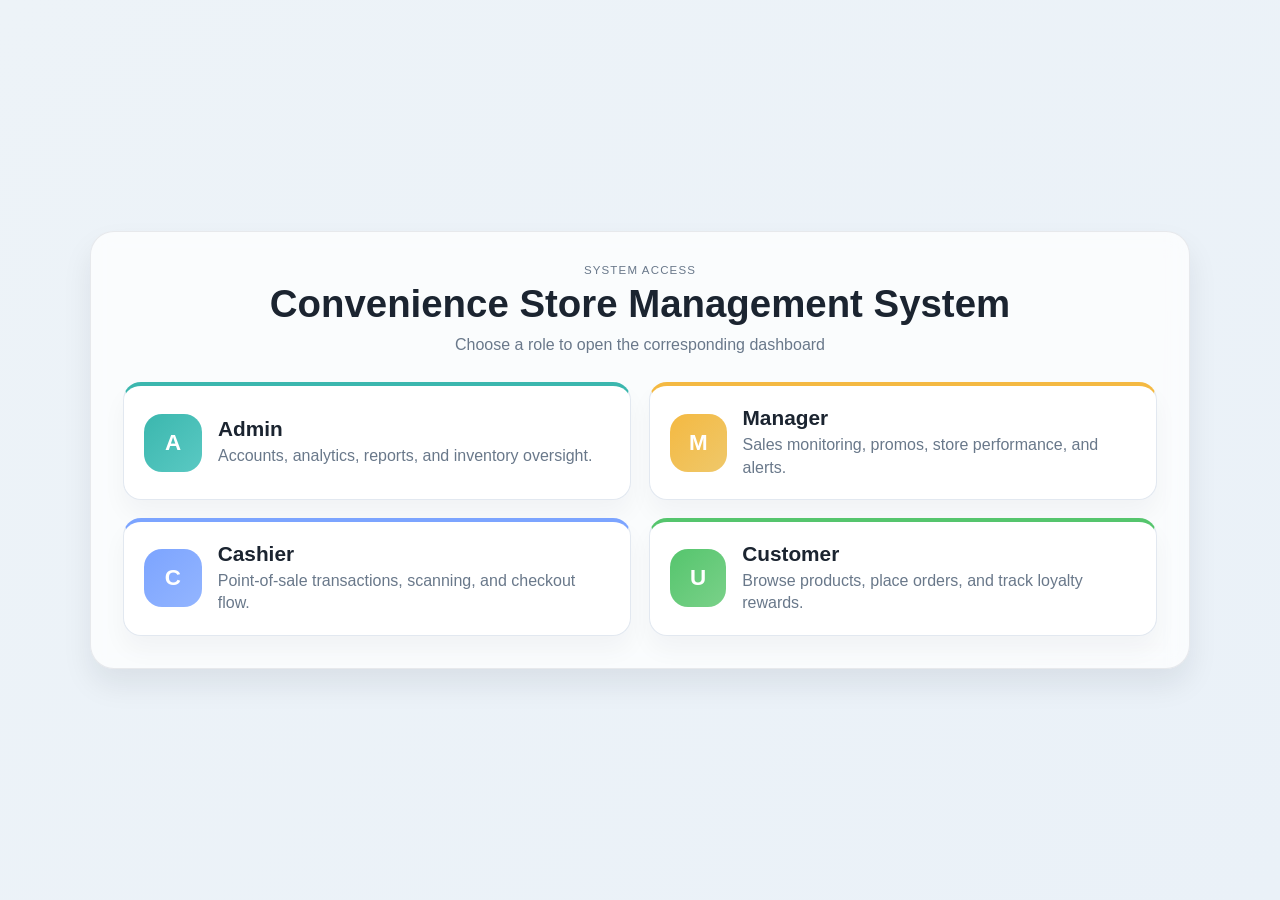
==== index.html @ aa59d451 "Build role-based convenience store system" ====
<!DOCTYPE html>
<html lang="en">
  <head>
    <meta charset="UTF-8" />
    <meta name="viewport" content="width=device-width, initial-scale=1.0" />
    <title>Convenience Store Management System</title>
    <link rel="stylesheet" href="styles.css" />
  </head>
  <body class="landing-body">
    <div class="landing-shell">
      <div class="landing-header">
        <p class="eyebrow">System Access</p>
        <h1>Convenience Store Management System</h1>
        <p class="subtext">Choose a role to open the corresponding dashboard</p>
      </div>

      <div class="role-grid">
        <a class="role-card admin" href="admin.html">
          <div class="role-icon">A</div>
          <div>
            <h2>Admin</h2>
            <p>Accounts, analytics, reports, and inventory oversight.</p>
          </div>
        </a>

        <a class="role-card manager" href="manager.html">
          <div class="role-icon">M</div>
          <div>
            <h2>Manager</h2>
            <p>Sales monitoring, promos, store performance, and alerts.</p>
          </div>
        </a>

        <a class="role-card cashier" href="cashier.html">
          <div class="role-icon">C</div>
          <div>
            <h2>Cashier</h2>
            <p>Point-of-sale transactions, scanning, and checkout flow.</p>
          </div>
        </a>

        <a class="role-card customer" href="customer.html">
          <div class="role-icon">U</div>
          <div>
            <h2>Customer</h2>
            <p>Browse products, place orders, and track loyalty rewards.</p>
          </div>
        </a>
      </div>
    </div>
  </body>
</html>
---- styles.css ----
:root {
  --bg: #f4f7fb;
  --surface: #ffffff;
  --surface-alt: #eef3f9;
  --sidebar: #18212f;
  --sidebar-soft: #222f42;
  --primary: #3bb7ae;
  --primary-dark: #2c8c86;
  --warning: #f4b942;
  --danger: #f56f6f;
  --success: #35b761;
  --text: #1b2430;
  --muted: #69788a;
  --line: #e2e8f0;
  --shadow: 0 16px 30px rgba(15, 23, 42, 0.08);
}

* { box-sizing: border-box; }

html, body {
  margin: 0;
  min-height: 100%;
  background: linear-gradient(135deg, #edf3f8 0%, #eaf1f8 100%);
  color: var(--text);
  font-family: Arial, Helvetica, sans-serif;
}

body {
  display: flex;
  justify-content: center;
  padding: 24px;
}

.landing-body {
  min-height: 100vh;
  display: grid;
  place-items: center;
}

button, input {
  font: inherit;
}

.landing-shell {
  width: min(1100px, 100%);
  background: rgba(255,255,255,0.72);
  border: 1px solid rgba(15,23,42,0.08);
  border-radius: 24px;
  padding: 32px;
  box-shadow: var(--shadow);
  backdrop-filter: blur(10px);
}

.landing-header {
  text-align: center;
  margin-bottom: 28px;
}

.landing-header h1 {
  margin: 0 0 10px;
  font-size: clamp(2rem, 3vw, 3rem);
}

.subtext {
  margin: 0;
  color: var(--muted);
  font-size: 1rem;
}

.role-grid {
  display: grid;
  grid-template-columns: repeat(2, minmax(0, 1fr));
  gap: 18px;
}

.role-card {
  display: flex;
  align-items: center;
  gap: 16px;
  padding: 20px;
  border-radius: 18px;
  text-decoration: none;
  color: var(--text);
  background: var(--surface);
  border: 1px solid var(--line);
  box-shadow: 0 14px 24px rgba(15,23,42,0.04);
  transition: transform 0.2s ease, box-shadow 0.2s ease;
}

.role-card:hover {
  transform: translateY(-3px);
  box-shadow: 0 18px 32px rgba(15,23,42,0.08);
}

.role-card.admin { border-top: 4px solid #3bb7ae; }
.role-card.manager { border-top: 4px solid #f4b942; }
.role-card.cashier { border-top: 4px solid #7ca4ff; }
.role-card.customer { border-top: 4px solid #55c56d; }

.role-icon {
  width: 58px;
  height: 58px;
  border-radius: 18px;
  display: grid;
  place-items: center;
  font-size: 1.4rem;
  font-weight: 700;
  color: #fff;
}

.role-card.admin .role-icon { background: linear-gradient(135deg, #3bb7ae, #5ac9c3); }
.role-card.manager .role-icon { background: linear-gradient(135deg, #f4b942, #efc86a); }
.role-card.cashier .role-icon { background: linear-gradient(135deg, #7ca4ff, #93b5ff); }
.role-card.customer .role-icon { background: linear-gradient(135deg, #55c56d, #7ad189); }

.role-card h2 {
  margin: 0 0 4px;
  font-size: 1.3rem;
}

.role-card p {
  margin: 0;
  color: var(--muted);
  line-height: 1.4;
}

.app-shell {
  width: 1280px;
  max-width: 100%;
  min-height: 900px;
  background: var(--bg);
  border: 1px solid rgba(15, 23, 42, 0.04);
  border-radius: 22px;
  overflow: hidden;
  box-shadow: var(--shadow);
  display: grid;
  grid-template-columns: 280px 1fr;
}

.sidebar {
  background: linear-gradient(180deg, var(--sidebar) 0%, var(--sidebar-soft) 100%);
  color: #edf3fd;
  padding: 24px 18px;
}

.brand-block {
  display: flex;
  align-items: center;
  gap: 12px;
  margin-bottom: 28px;
}

.brand-mark {
  width: 46px;
  height: 46px;
  border-radius: 14px;
  background: linear-gradient(135deg, var(--primary), #7dd8d0);
  display: grid;
  place-items: center;
  font-weight: 700;
  font-size: 1.35rem;
  color: white;
}

.brand-block h1 {
  font-size: 1.1rem;
  margin: 0;
}

.brand-block p {
  margin: 4px 0 0;
  color: rgba(255,255,255,0.7);
  font-size: 0.75rem;
}

.nav-panel {
  display: flex;
  flex-direction: column;
  gap: 12px;
}

.nav-item {
  display: flex;
  align-items: center;
  gap: 12px;
  width: 100%;
  padding: 12px 14px;
  border: 1px solid rgba(255,255,255,0.08);
  background: rgba(255,255,255,0.02);
  color: #edf3fd;
  border-radius: 12px;
  text-align: left;
  cursor: pointer;
  transition: 0.2s ease;
}

.nav-item.active {
  background: rgba(59, 183, 174, 0.16);
  border-color: rgba(127, 216, 208, 0.5);
}

.dot {
  display: inline-block;
  width: 10px;
  height: 10px;
  border-radius: 50%;
}

.dot.admin { background: #67d7cb; }
.dot.manager { background: #f7c96d; }
.dot.cashier { background: #7ca4ff; }
.dot.customer { background: #9dda8b; }

.help-box {
  margin-top: 24px;
  background: rgba(255,255,255,0.04);
  border: 1px solid rgba(255,255,255,0.08);
  border-radius: 16px;
  padding: 16px 14px;
}

.help-box h3 {
  margin: 0 0 8px;
  font-size: 1rem;
}

.help-box p {
  margin: 0 0 14px;
  color: rgba(255,255,255,0.72);
  font-size: 0.8rem;
  line-height: 1.5;
}

.help-box button {
  width: 100%;
  border: none;
  border-radius: 10px;
  background: linear-gradient(135deg, var(--primary), #63d5cb);
  color: white;
  padding: 10px 12px;
  cursor: pointer;
  font-weight: 700;
}

.main-panel {
  padding: 24px;
}

.topbar {
  display: flex;
  justify-content: space-between;
  align-items: center;
  gap: 16px;
  margin-bottom: 22px;
}

.eyebrow {
  margin: 0 0 6px;
  color: var(--muted);
  font-size: 0.72rem;
  text-transform: uppercase;
  letter-spacing: 0.1em;
}

.topbar h2 {
  margin: 0;
  font-size: clamp(1.5rem, 2vw, 2.2rem);
}

.topbar-actions {
  display: flex;
  align-items: center;
  gap: 12px;
}

.search-box {
  display: flex;
  align-items: center;
  gap: 8px;
  background: var(--surface);
  border: 1px solid var(--line);
  border-radius: 12px;
  padding: 10px 12px;
  min-width: 260px;
}

.search-box input {
  border: none;
  outline: none;
  background: transparent;
  width: 100%;
  color: var(--text);
}

.primary-btn {
  border: none;
  background: linear-gradient(135deg, var(--primary), var(--primary-dark));
  color: white;
  border-radius: 12px;
  padding: 10px 18px;
  font-weight: 700;
  cursor: pointer;
}

.stats-grid {
  display: grid;
  grid-template-columns: repeat(4, minmax(0, 1fr));
  gap: 16px;
  margin-bottom: 20px;
}

.stat-card {
  background: var(--surface);
  border: 1px solid var(--line);
  border-radius: 18px;
  padding: 18px 18px 16px;
  box-shadow: 0 8px 18px rgba(15,23,42,0.03);
}

.stat-label {
  color: var(--muted);
  font-size: 0.72rem;
  text-transform: uppercase;
  letter-spacing: 0.08em;
}

.stat-value {
  margin-top: 12px;
  font-size: clamp(1.5rem, 2vw, 2.1rem);
  font-weight: 700;
}

.stat-trend {
  display: inline-block;
  margin-top: 8px;
  font-size: 0.72rem;
  color: var(--success);
  font-weight: 700;
}

.content-grid {
  display: grid;
  grid-template-columns: 1.4fr 0.9fr;
  gap: 18px;
}

.panel {
  background: var(--surface);
  border: 1px solid var(--line);
  border-radius: 18px;
  padding: 18px;
  box-shadow: 0 10px 18px rgba(15,23,42,0.03);
}

.panel.large { min-height: 240px; }
.panel.full {
  grid-column: 1 / -1;
}

.panel-header {
  display: flex;
  justify-content: space-between;
  align-items: center;
  gap: 12px;
  margin-bottom: 14px;
}

.panel-header h3 {
  margin: 0;
  font-size: 1.05rem;
}

.pill {
  display: inline-flex;
  align-items: center;
  padding: 6px 10px;
  border-radius: 999px;
  font-size: 0.7rem;
  font-weight: 700;
}

.pill.success { background: rgba(53,183,97,0.12); color: var(--success); }
.pill.warning { background: rgba(244,185,66,0.12); color: #bd7b00; }
.pill.info { background: rgba(59,183,174,0.12); color: var(--primary-dark); }
.pill.neutral { background: #edf2f7; color: var(--muted); }

.chart-wrap {
  height: 200px;
  display: flex;
  align-items: end;
  padding-top: 10px;
}

.bars {
  width: 100%;
  height: 100%;
  display: flex;
  align-items: end;
  gap: 16px;
}

.bar-col {
  flex: 1;
  display: flex;
  flex-direction: column;
  justify-content: end;
  align-items: center;
  height: 100%;
  gap: 8px;
}

.bar {
  width: 100%;
  max-width: 42px;
  background: linear-gradient(180deg, #7ed8d2 0%, #3bb7ae 100%);
  border-radius: 12px 12px 0 0;
  min-height: 26px;
}

.bar-label {
  color: var(--muted);
  font-size: 0.72rem;
}

.alerts-list {
  margin: 0;
  padding: 0;
  list-style: none;
  display: flex;
  flex-direction: column;
  gap: 12px;
}

.alerts-list li {
  display: flex;
  justify-content: space-between;
  align-items: center;
  gap: 10px;
  padding: 12px 12px;
  border-radius: 12px;
  background: #f9fafb;
  border: 1px solid var(--line);
}

.alert-left {
  display: flex;
  gap: 10px;
  align-items: center;
}

.alert-icon {
  width: 10px;
  height: 10px;
  border-radius: 50%;
  display: inline-block;
}

.alert-icon.warning { background: var(--warning); }
.alert-icon.danger { background: var(--danger); }
.alert-icon.success { background: var(--success); }

.alerts-list strong {
  display: block;
  font-size: 0.82rem;
}

.alerts-list small {
  color: var(--muted);
}

.inventory-table {
  width: 100%;
  border-collapse: collapse;
}

.inventory-table th, .inventory-table td {
  padding: 12px 10px;
  border-bottom: 1px solid var(--line);
  text-align: left;
  font-size: 0.9rem;
}

.inventory-table th {
  color: var(--muted);
  font-size: 0.72rem;
  text-transform: uppercase;
  letter-spacing: 0.08em;
}

.status-tag {
  display: inline-flex;
  align-items: center;
  justify-content: center;
  min-width: 82px;
  padding: 6px 8px;
  border-radius: 999px;
  font-size: 0.72rem;
  font-weight: 700;
}

.status-tag.good { background: rgba(53,183,97,0.12); color: var(--success); }
.status-tag.warn { background: rgba(244,185,66,0.12); color: #bd7b00; }
.status-tag.low { background: rgba(245,111,111,0.14); color: #bb4d4d; }

.transactions {
  display: flex;
  flex-direction: column;
  gap: 10px;
}

.transaction-item {
  display: flex;
  align-items: center;
  justify-content: space-between;
  gap: 10px;
  background: #f8fafc;
  border: 1px solid var(--line);
  border-radius: 12px;
  padding: 12px;
}

.transaction-item strong {
  display: block;
  font-size: 0.85rem;
}

.transaction-item small {
  color: var(--muted);
}

.transaction-amount {
  font-weight: 700;
  color: var(--text);
}

.feature-grid {
  display: grid;
  grid-template-columns: repeat(5, minmax(0, 1fr));
  gap: 14px;
}

.customer-products {
  grid-template-columns: repeat(5, minmax(0, 1fr));
}

.feature-card {
  border: 1px solid var(--line);
  background: linear-gradient(180deg, #fbfcfe 0%, #f3f7fb 100%);
  border-radius: 14px;
  padding: 14px;
}

.feature-card .feature-icon {
  width: 40px;
  height: 40px;
  border-radius: 12px;
  background: linear-gradient(135deg, rgba(59,183,174,0.14), rgba(124,164,255,0.18));
  display: grid;
  place-items: center;
  margin-bottom: 12px;
  font-size: 1.1rem;
}

.feature-card h4 {
  margin: 0 0 8px;
  font-size: 0.95rem;
}

.feature-card p {
  margin: 0;
  color: var(--muted);
  font-size: 0.78rem;
  line-height: 1.5;
}

.pos-layout {
  grid-template-columns: 280px 1fr;
}

.pos-grid {
  display: grid;
  grid-template-columns: 1.15fr 0.85fr;
  gap: 18px;
}

.pos-panel {
  min-height: 460px;
}

.sale-items {
  display: flex;
  flex-direction: column;
  gap: 12px;
  margin-top: 8px;
  margin-bottom: 18px;
}

.sale-row,
.total-row {
  display: flex;
  justify-content: space-between;
  align-items: center;
  gap: 12px;
  padding: 10px 0;
  border-bottom: 1px solid var(--line);
}

.sale-row span:first-child {
  flex: 1;
  color: var(--text);
}

.sale-row span:nth-child(2),
.sale-row span:nth-child(3) {
  color: var(--muted);
}

.totals {
  margin-top: 10px;
}

.total-row.total {
  border-bottom: none;
  font-size: 1.1rem;
}

.payment-actions {
  display: flex;
  flex-direction: column;
  gap: 10px;
  margin-top: 20px;
}

.full {
  width: 100%;
}

.secondary-btn {
  border: 1px solid var(--line);
  background: #f8fafb;
  color: var(--text);
  border-radius: 12px;
  padding: 10px 18px;
  font-weight: 700;
  cursor: pointer;
}

.scanner-box {
  width: 100%;
  height: 200px;
  background: linear-gradient(135deg, #eef5f8, #edf2f8);
  border: 2px dashed #bfcedb;
  border-radius: 18px;
  display: grid;
  place-items: center;
  position: relative;
  margin-bottom: 16px;
  color: var(--muted);
  font-weight: 700;
}

.scanner-line {
  position: absolute;
  left: 20px;
  right: 20px;
  top: 50%;
  height: 2px;
  background: linear-gradient(90deg, transparent, var(--primary), transparent);
}

.quick-items {
  display: grid;
  grid-template-columns: repeat(2, minmax(0, 1fr));
  gap: 10px;
}

.quick-items button {
  border: 1px solid var(--line);
  background: var(--surface);
  border-radius: 10px;
  padding: 12px;
  font-weight: 700;
  color: var(--text);
  cursor: pointer;
}

@media (max-width: 980px) {
  .app-shell {
    grid-template-columns: 1fr;
  }

  .sidebar {
    border-bottom: 1px solid rgba(255,255,255,0.08);
  }

  .stats-grid {
    grid-template-columns: repeat(2, minmax(0, 1fr));
  }

  .content-grid {
    grid-template-columns: 1fr;
  }

  .feature-grid {
    grid-template-columns: repeat(2, minmax(0, 1fr));
  }
}

@media (max-width: 560px) {
  body { padding: 12px; }
  .main-panel { padding: 16px; }
  .topbar { flex-direction: column; align-items: flex-start; }
  .topbar-actions { width: 100%; }
  .search-box { flex: 1; min-width: 0; }
  .stats-grid,
  .feature-grid {
    grid-template-columns: 1fr;
  }
}
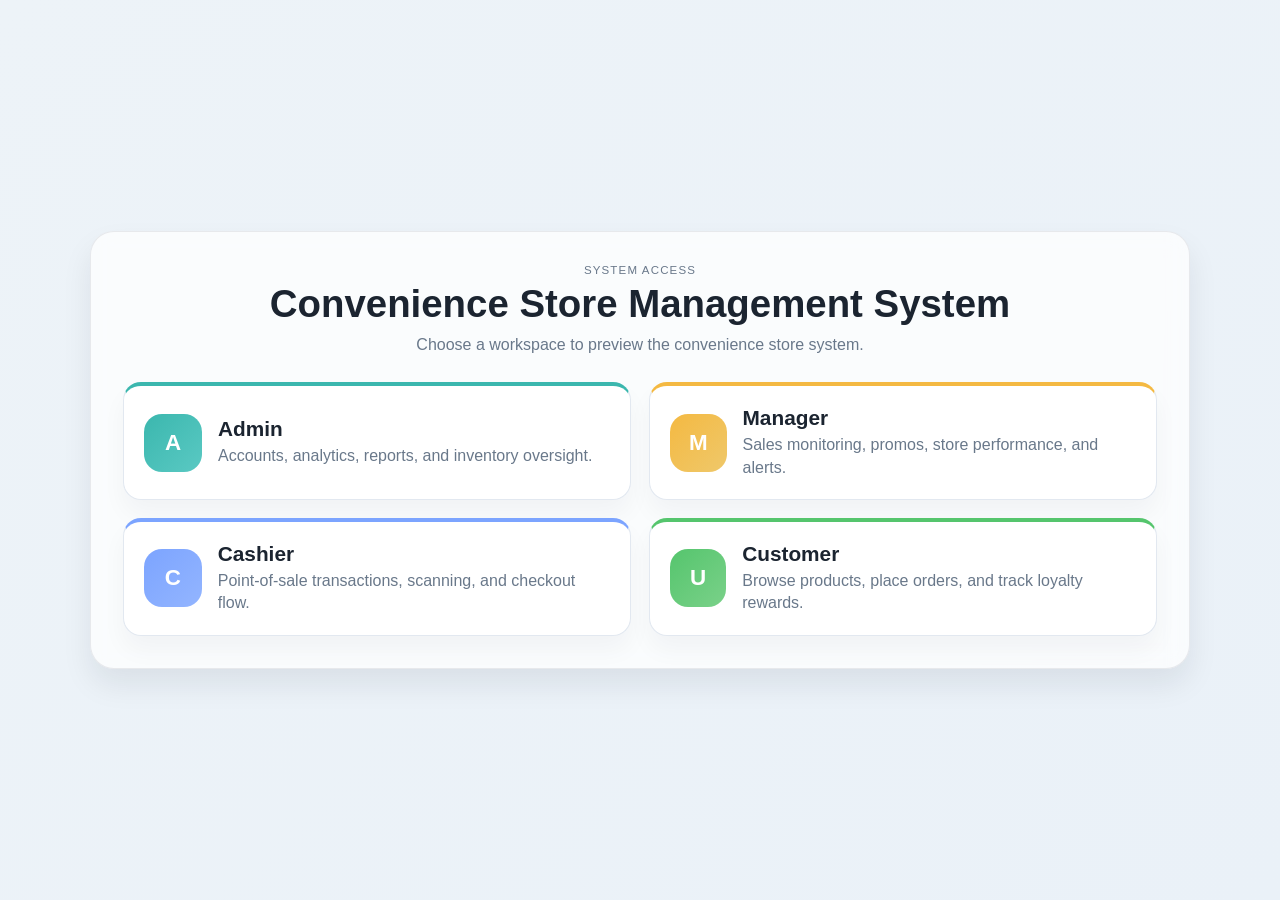
==== commit 4b07ed46: "Prepare complete convenience store system" ====
--- a/index.html
+++ b/index.html
@@ -11,11 +11,11 @@
       <div class="landing-header">
         <p class="eyebrow">System Access</p>
         <h1>Convenience Store Management System</h1>
-        <p class="subtext">Choose a role to open the corresponding dashboard</p>
+        <p class="subtext">Choose a workspace to preview the convenience store system.</p>
       </div>
 
       <div class="role-grid">
-        <a class="role-card admin" href="admin.html">
+        <a class="role-card admin" href="login.html">
           <div class="role-icon">A</div>
           <div>
             <h2>Admin</h2>
@@ -23,7 +23,7 @@
           </div>
         </a>
 
-        <a class="role-card manager" href="manager.html">
+        <a class="role-card manager" href="login.html">
           <div class="role-icon">M</div>
           <div>
             <h2>Manager</h2>
@@ -31,7 +31,7 @@
           </div>
         </a>
 
-        <a class="role-card cashier" href="cashier.html">
+        <a class="role-card cashier" href="login.html">
           <div class="role-icon">C</div>
           <div>
             <h2>Cashier</h2>
@@ -39,7 +39,7 @@
           </div>
         </a>
 
-        <a class="role-card customer" href="customer.html">
+        <a class="role-card customer" href="customer.html?mode=guest">
           <div class="role-icon">U</div>
           <div>
             <h2>Customer</h2>
--- a/styles.css
+++ b/styles.css
@@ -29,6 +29,7 @@
   display: flex;
   justify-content: center;
   padding: 24px;
+  overflow-y: auto;
 }
 
 .landing-body {
@@ -136,6 +137,52 @@
   display: grid;
   grid-template-columns: 280px 1fr;
 }
+
+.access-shell {
+  width: min(1080px, 100%);
+  display: grid;
+  grid-template-columns: 1fr 0.9fr;
+  gap: 22px;
+  align-items: stretch;
+}
+
+.access-intro, .login-card {
+  background: rgba(255,255,255,0.84);
+  border: 1px solid var(--line);
+  border-radius: 22px;
+  padding: 34px;
+  box-shadow: var(--shadow);
+}
+
+.access-intro { background: linear-gradient(145deg, #183745, #24605f); color: white; }
+.access-intro .eyebrow, .access-intro p { color: rgba(255,255,255,0.76); }
+.access-intro h1 { max-width: 520px; font-size: clamp(2.4rem, 5vw, 4.5rem); margin: 70px 0 16px; line-height: 1.02; }
+.access-intro > p:not(.eyebrow) { max-width: 430px; line-height: 1.6; }
+.access-note { margin-top: 100px; border-top: 1px solid rgba(255,255,255,0.22); padding-top: 18px; display: grid; gap: 6px; }
+.access-note span { color: rgba(255,255,255,0.7); font-size: 0.85rem; line-height: 1.5; }
+.login-card h2 { margin: 0; }
+.login-form, .modal-card { display: grid; gap: 14px; }
+.login-form label, .modal-card label, .search-label { display: grid; gap: 7px; color: var(--muted); font-size: 0.8rem; font-weight: 700; }
+.login-form input, .login-form select, .modal-card input, .modal-card select, .modal-card textarea, .search-label input { width: 100%; border: 1px solid var(--line); border-radius: 10px; padding: 11px 12px; background: white; color: var(--text); }
+.modal-card textarea { min-height: 76px; resize: vertical; }
+.customer-access { border-top: 1px solid var(--line); margin-top: 22px; padding-top: 18px; display: grid; gap: 12px; }
+.customer-access small { display: block; color: var(--muted); margin-top: 4px; }
+.button-row { display: flex; gap: 10px; flex-wrap: wrap; align-items: center; }
+.button-row > * { text-decoration: none; }
+.quiet-link { display: inline-block; margin-top: 18px; color: var(--muted); font-size: 0.8rem; }
+.guest-banner { background: #fff8e7; border: 1px solid #f3d98d; color: #916a13; border-radius: 12px; padding: 12px 14px; margin-bottom: 20px; }
+.panel-copy, .modal-copy { color: var(--muted); line-height: 1.6; }
+.stats-grid.compact { margin-top: 14px; margin-bottom: 0; grid-template-columns: repeat(3, minmax(0, 1fr)); }
+.action-modal { border: none; border-radius: 18px; padding: 0; width: min(520px, calc(100% - 32px)); box-shadow: 0 24px 80px rgba(15,23,42,0.25); }
+.action-modal::backdrop { background: rgba(15,23,42,0.45); }
+.modal-card { padding: 22px; }
+.icon-btn { border: none; background: transparent; font-size: 1.5rem; cursor: pointer; color: var(--muted); }
+.qty-btn { border: 1px solid var(--line); background: white; border-radius: 6px; width: 24px; height: 24px; cursor: pointer; }
+.sale-row small, .suggestions small { display: block; color: var(--muted); font-size: 0.72rem; }
+.suggestions { display: grid; gap: 8px; margin-top: 12px; }
+.suggestions button { border: 1px solid var(--line); background: #f8fafc; border-radius: 10px; padding: 10px; text-align: left; cursor: pointer; }
+.empty-state { color: var(--muted); padding: 12px 0; }
+.status-tag.neutral { background: #edf2f7; color: var(--muted); }
 
 .sidebar {
   background: linear-gradient(180deg, var(--sidebar) 0%, var(--sidebar-soft) 100%);
@@ -685,6 +732,9 @@
 }
 
 @media (max-width: 980px) {
+  .access-shell { grid-template-columns: 1fr; }
+  .access-intro h1 { margin-top: 20px; }
+  .access-note { margin-top: 32px; }
   .app-shell {
     grid-template-columns: 1fr;
   }
